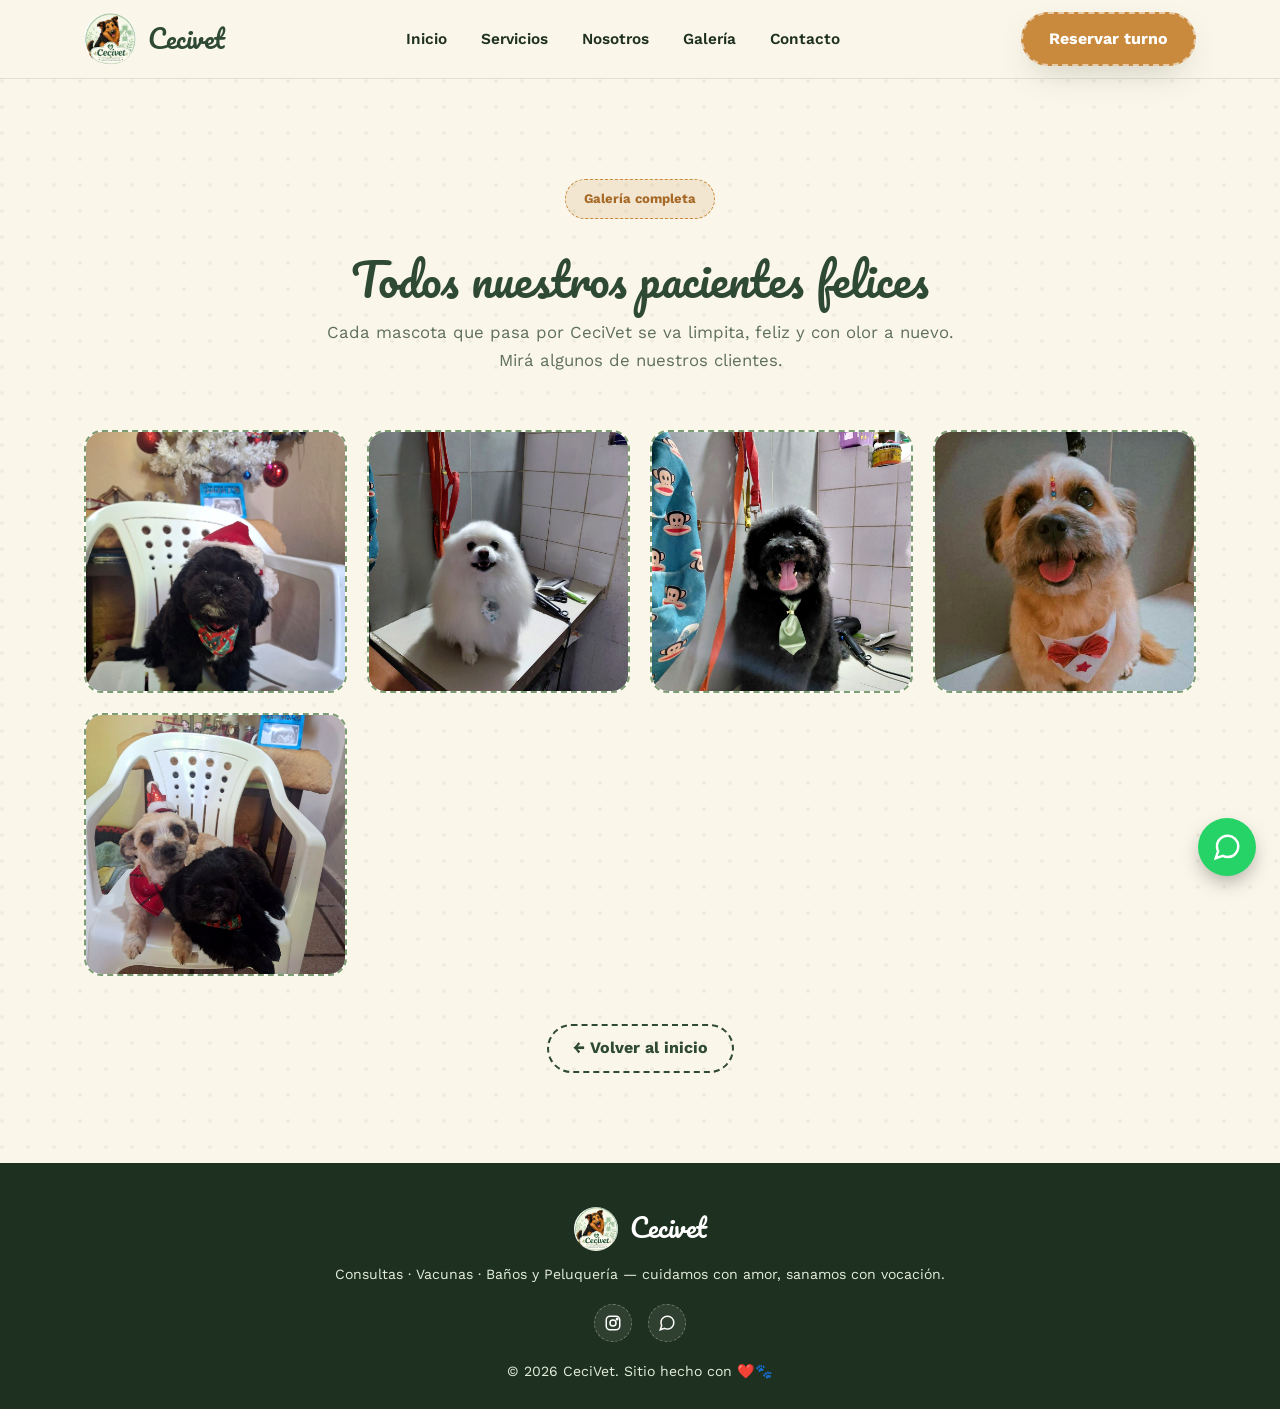
==== galeria.html @ e1c36454 "Agregue cosas nuevas" ====
<!DOCTYPE html>
<html lang="es">
<head>
<meta charset="UTF-8">
<meta name="viewport" content="width=device-width, initial-scale=1.0">
<title>Galería · CeciVet</title>
<meta name="description" content="Mirá a todos nuestros pacientes felices después de su baño y peluquería en CeciVet.">
<link rel="icon" href="assets/logo.png">
<link rel="preconnect" href="https://fonts.googleapis.com">
<link rel="preconnect" href="https://fonts.gstatic.com" crossorigin>
<link href="https://fonts.googleapis.com/css2?family=Pacifico&family=Work+Sans:ital,wght@0,400;0,500;0,600;0,700;0,800;1,400&display=swap" rel="stylesheet">
<link rel="stylesheet" href="css/style.css">
</head>
<body>

  <input type="checkbox" id="menu-toggle" class="menu-checkbox">

  <header>
    <nav>
      <a href="index.html" class="marca">
        <img src="assets/logo.png" alt="Logo CeciVet">
        <span class="marca-texto">Cecivet</span>
      </a>
      <ul class="menu" id="menu">
        <li><a href="index.html#inicio">Inicio</a></li>
        <li><a href="index.html#servicios">Servicios</a></li>
        <li><a href="index.html#nosotros">Nosotros</a></li>
        <li><a href="galeria.html">Galería</a></li>
        <li><a href="index.html#contacto">Contacto</a></li>
      </ul>
      <a href="index.html#contacto" class="cta">Reservar turno</a>
      <label for="menu-toggle" class="menu-btn" aria-label="Abrir menú">☰</label>
    </nav>
  </header>

  <section class="servicios textura-huellas" id="galeria-completa">
    <div class="contenedor">
      <div class="titulo-seccion">
        <span class="eyebrow">Galería completa</span>
        <h2>Todos nuestros pacientes felices</h2>
        <p>Cada mascota que pasa por CeciVet se va limpita, feliz y con olor a nuevo. Mirá algunos de nuestros clientes.</p>
      </div>

      <div class="grilla-galeria">
        <div class="foto-item aparecer"><img src="assets/galeria/perrito-navideno.jpg" alt="Perrito negro con gorro navideño en CeciVet" loading="lazy"></div>
        <div class="foto-item aparecer"><img src="assets/galeria/pomerania-mesa.jpg" alt="Pomerania recién bañado en la mesa de peluquería" loading="lazy"></div>
        <div class="foto-item aparecer"><img src="assets/galeria/perrito-corbata.jpg" alt="Perrito con corbata verde después de su baño" loading="lazy"></div>
        <div class="foto-item aparecer"><img src="assets/galeria/perrito-moño-rojo.jpg" alt="Perrito feliz con moño rojo" loading="lazy"></div>
        <div class="foto-item aparecer"><img src="assets/galeria/duo-navideno.jpg" alt="Dos perritos juntos con temática navideña" loading="lazy"></div>
      </div>

      <div style="text-align:center; margin-top:48px;">
        <a href="index.html" class="cta-outline">← Volver al inicio</a>
      </div>
    </div>
  </section>

  <footer>
    <div class="marca">
      <img src="assets/logo.png" alt="Logo CeciVet">
      <span class="marca-texto">Cecivet</span>
    </div>
    <p>Consultas · Vacunas · Baños y Peluquería — cuidamos con amor, sanamos con vocación.</p>
    <div class="redes">
      <a href="https://instagram.com/cecivetpy" target="_blank" aria-label="Instagram"><svg viewBox="0 0 24 24" fill="none" stroke="white" stroke-width="2"><rect x="3" y="3" width="18" height="18" rx="5"/><circle cx="12" cy="12" r="4"/><circle cx="17.5" cy="6.5" r="1"/></svg></a>
      <a href="https://wa.me/595971111958" target="_blank" aria-label="WhatsApp"><svg viewBox="0 0 24 24" fill="none" stroke="white" stroke-width="2"><path d="M21 11.5a8.38 8.38 0 01-.9 3.8 8.5 8.5 0 01-7.6 4.7 8.38 8.38 0 01-3.8-.9L3 21l1.9-5.7a8.38 8.38 0 01-.9-3.8 8.5 8.5 0 014.7-7.6 8.38 8.38 0 013.8-.9h.5a8.48 8.48 0 018 8v.5z"/></svg></a>
    </div>
    <p>© 2026 CeciVet. Sitio hecho con ❤️🐾</p>
  </footer>

  <a href="https://wa.me/595971111958" target="_blank" class="whatsapp-flotante" aria-label="Escribinos por WhatsApp">
    <svg viewBox="0 0 24 24" fill="none" stroke="white" stroke-width="2"><path d="M21 11.5a8.38 8.38 0 01-.9 3.8 8.5 8.5 0 01-7.6 4.7 8.38 8.38 0 01-3.8-.9L3 21l1.9-5.7a8.38 8.38 0 01-.9-3.8 8.5 8.5 0 014.7-7.6 8.38 8.38 0 013.8-.9h.5a8.48 8.48 0 018 8v.5z"/></svg>
  </a>
  <div class="lightbox" id="lightbox">
    <button class="lightbox-cerrar" id="lightboxCerrar" aria-label="Cerrar">✕</button>
    <img src="" alt="" id="lightboxImg">
  </div>
  <script src="js/script.js"></script>
</body>
</html>
---- css/style.css ----
/* ===========================================================
   CeciVet — style.css
   Paleta y tipografía sacadas directo del logo oficial:
   verde salvia + crema + verde bosque + caramelo (del pelaje).
   El motivo que se repite en todo el sitio: la insignia circular
   punteada y la "placa" con borde cosido, igual que el logo.
   =========================================================== */

:root{
  --salvia:        #7C9D74;  /* verde del aro del logo */
  --salvia-suave:  #E4EEDD;  /* verde clarito, fondos */
  --bosque:        #2F4A34;  /* verde oscuro del texto del logo */
  --bosque-tinta:  #1E301F;
  --crema:         #FBF6EA;  /* fondo cálido general */
  --crema-placa:   #FFFDF6;  /* crema de la "placa" del nombre */
  --caramelo:      #C98A3E;  /* del pelaje del perro, acento cálido */
  --caramelo-osc:  #A66A28;
  --texto:         #2B372A;
  --texto-suave:   #5E6F5B;
  --radio:         26px;
  --sombra: 0 14px 34px -12px rgba(47, 74, 52, 0.28);
  --borde-placa: 2.5px dashed var(--salvia);
}

*{ box-sizing:border-box; margin:0; padding:0; }
html{ scroll-behavior:smooth; }

body{
  font-family:'Work Sans', sans-serif;
  background: var(--crema);
  color: var(--texto);
  line-height:1.65;
  overflow-x:hidden;
}

h1,h2,h3,.marca-texto{ font-family:'Pacifico', cursive; color:var(--bosque); line-height:1.2; font-weight:400; }
.eyebrow, .etiqueta{ font-family:'Work Sans', sans-serif; }

a{ text-decoration:none; color:inherit; }
img,svg{ display:block; max-width:100%; }

@media (prefers-reduced-motion: reduce){
  *{ animation:none !important; transition:none !important; scroll-behavior:auto !important; }
}

.contenedor{ max-width:1160px; margin:0 auto; padding:0 24px; }

/* Textura de huellitas de fondo — el "papel de la marca" */
.textura-huellas{
  background-image: radial-gradient(circle at 2px 2px, rgba(47,74,52,0.06) 1.6px, transparent 0);
  background-size: 26px 26px;
}

/* ===========================================================
   NAVBAR
   =========================================================== */
header{
  position:sticky; top:0; z-index:100;
  background: rgba(251,246,234,0.92);
  backdrop-filter: blur(8px);
  border-bottom: 1px solid rgba(47,74,52,0.12);
}
nav{
  max-width:1160px; margin:0 auto;
  display:flex; align-items:center; justify-content:space-between;
  padding: 12px 24px;
}
.marca{ display:flex; align-items:center; gap:12px; }
.marca img{ width:52px; height:52px; border-radius:50%; }
.marca-texto{ font-size:1.6rem; }

.menu{
  display:flex; gap:30px; list-style:none;
  font-weight:600; font-size:0.96rem; color:var(--bosque-tinta);
}
.menu a{ position:relative; padding:4px 2px; }
.menu a::after{
  content:""; position:absolute; left:0; bottom:-3px;
  width:0%; height:3px; background:var(--caramelo);
  border-radius:3px; transition:width .25s ease;
}
.menu a:hover::after, .menu a:focus-visible::after{ width:100%; }
.menu a:focus-visible, .cta:focus-visible, .cta-outline:focus-visible{
  outline:3px solid var(--caramelo); outline-offset:3px; border-radius:6px;
}
.menu a{
  transition: color .2s ease, transform .2s ease;
}
.menu a:hover, .menu a:focus-visible{
  color: var(--caramelo);
  transform: translateY(-2px);
}

/* Botón "sello": borde punteado, como la placa del logo */
.cta{
  background: var(--caramelo);
  color: white;
  padding: 12px 26px;
  border-radius: 999px;
  font-weight:700;
  box-shadow: var(--sombra);
  transition: transform .2s ease, background .2s ease;
  display:inline-block;
  border: 2.5px dashed rgba(255,255,255,0.55);
}
.cta:hover{ background: var(--caramelo-osc); transform: translateY(-2px); }

.cta-outline{
  border: 2.5px dashed var(--bosque);
  color: var(--bosque);
  padding: 9px 24px;
  border-radius: 999px;
  font-weight:700;
  display:inline-block;
  transition: background .2s ease, color .2s ease;
}
.cta-outline:hover{ background:var(--bosque); color:white; }

/* Menú hamburguesa SOLO CSS (sin una línea de JavaScript) */
.menu-checkbox{ display:none; }
.menu-btn{
  display:none; font-size:1.7rem; color:var(--bosque);
  cursor:pointer; line-height:1;
}

/* ===========================================================
   HERO
   =========================================================== */
.hero{
  position:relative;
  padding: 90px 24px 40px;
  background:
    radial-gradient(circle at 85% 15%, var(--salvia-suave) 0%, transparent 55%),
    var(--crema);
}
.hero-grid{
  max-width:1160px; margin:0 auto;
  display:grid; grid-template-columns: 1.05fr 0.95fr;
  gap:56px; align-items:center;
}
.eyebrow{
  display:inline-flex; align-items:center; gap:8px;
  background: var(--salvia-suave); color: var(--bosque);
  font-weight:700; font-size:0.82rem;
  padding: 8px 18px; border-radius:999px; margin-bottom:22px;
  border: 1.5px dashed var(--salvia);
}
.hero h1{
  font-size: clamp(2.6rem, 5.2vw, 4rem);
  margin-bottom:20px;
}
.hero h1 .resalto{ color: var(--caramelo); }
.hero p{
  font-family:'Work Sans', sans-serif;
  font-size:1.12rem; color: var(--texto-suave);
  max-width:48ch; margin-bottom:32px;
}
.hero-botones{ display:flex; gap:16px; flex-wrap:wrap; }

/* Insignia circular con el logo real + aro punteado girando —
   elemento firma tomado directo del isotipo de la marca */
.hero-insignia{
  position:relative;
  aspect-ratio:1/1;
  display:flex; align-items:center; justify-content:center;
}
.aro-punteado{
  position:absolute; inset: 4%;
  border-radius:50%;
  border: 3px dashed var(--salvia);
  animation: girar 40s linear infinite;
}
.aro-punteado.aro-2{ inset: -3%; border-color: rgba(201,138,62,0.45); animation-duration: 60s; animation-direction: reverse; }
@keyframes girar{ to{ transform: rotate(360deg); } }

.logo-hero{
  width: 74%;
  border-radius:50%;
  box-shadow: var(--sombra);
  position:relative;
  z-index:2;
}

.hoja-flot{ position:absolute; opacity:.8; }
.hoja-flot svg{ width:34px; }
.hoja-flot.h1{ top:2%; left:0%; }
.hoja-flot.h2{ bottom:6%; right:2%; transform:rotate(140deg); }

/* Franja de confianza */
.franja{
  border-top: 1.5px dashed rgba(47,74,52,0.25);
  border-bottom: 1.5px dashed rgba(47,74,52,0.25);
  padding: 26px 24px;
  margin-top: 50px;
}
.franja-grid{
  max-width:1160px; margin:0 auto;
  display:flex; justify-content:space-between; flex-wrap:wrap; gap:20px;
}
.franja-item{ display:flex; align-items:center; gap:10px; font-weight:700; color:var(--bosque); font-size:.95rem; }
.franja-item svg{ width:22px; height:22px; }

/* ===========================================================
   SERVICIOS
   =========================================================== */
.servicios{ padding: 100px 24px 90px; }
.titulo-seccion{ text-align:center; max-width:640px; margin:0 auto 56px; }
.titulo-seccion .eyebrow{ background: rgba(201,138,62,0.15); color: var(--caramelo-osc); border-color: var(--caramelo); }
.titulo-seccion h2{ font-size: clamp(2rem, 4.2vw, 2.8rem); margin: 12px 0 12px; }
.titulo-seccion p{ color: var(--texto-suave); font-size:1.05rem; }

.tarjetas{ display:grid; grid-template-columns: repeat(3,1fr); gap:28px; }

/* Tarjeta tipo "placa": borde punteado + esquina de hoja, como el sello del logo */
.placa{
  background: var(--crema-placa);
  border-radius: var(--radio);
  border: var(--borde-placa);
  padding: 38px 30px;
  position:relative;
  transition: transform .25s ease, box-shadow .25s ease;
}
.placa{
  transition: transform .35s ease, box-shadow .35s ease, opacity .35s ease;
}

/* Cuando el mouse está sobre EL GRUPO de tarjetas... */
.tarjetas:hover .placa{
  opacity: 0.95;
  transform: scale(0.95);
}

/* ...pero la tarjeta puntual que está tocando el mouse se destaca */
.tarjetas:hover .placa:hover{
  opacity: 1;
  transform: scale(1.06) translateY(-6px);
  box-shadow: var(--sombra);
  z-index: 5;
}
.placa.destacada{ background: var(--bosque); border-color: rgba(255,255,255,0.4); }
.placa.destacada h3, .placa.destacada p{ color: white; }
.placa.destacada p{ color: var(--salvia-suave); }

.placa .hoja-esquina{ position:absolute; top:14px; right:16px; opacity:.55; }
.placa .hoja-esquina svg{ width:26px; }

.icono{
  width:58px; height:58px;
  background: var(--salvia-suave);
  border-radius: 16px;
  display:flex; align-items:center; justify-content:center;
  margin-bottom:20px;
}
.placa.destacada .icono{ background: var(--caramelo); }
.icono svg{ width:28px; height:28px; }

.placa h3{ font-size:1.5rem; margin-bottom:10px; }
.placa p{ color: var(--texto-suave); font-size:0.98rem; }

.etiqueta-top{
  display:inline-block; background:var(--caramelo); color:white;
  font-size:0.72rem; font-weight:800; letter-spacing:.05em;
  padding:4px 12px; border-radius:999px; margin-bottom:16px;
}

/* ===========================================================
   NOSOTROS
   =========================================================== */
.nosotros{ padding: 90px 24px; background: var(--salvia-suave); }
.nosotros-grid{
  max-width:1160px; margin:0 auto;
  display:grid; grid-template-columns: 0.8fr 1.2fr;
  gap: 60px; align-items:center;
}
.foto-insignia{
  position:relative; aspect-ratio:1/1;
  display:flex; align-items:center; justify-content:center;
}
.foto-marco{
  width:82%; aspect-ratio:1/1; border-radius:50%;
  background: var(--bosque);
  display:flex; align-items:center; justify-content:center;
  box-shadow: var(--sombra); position:relative; overflow:hidden;
}
.foto-marco img{
  width:100%; height:100%;
  object-fit: cover;
  display:block;
}
.foto-marco .cinta{
  position:absolute; bottom:0; left:0; right:0;
  background: rgba(0,0,0,0.32); color:white; text-align:center;
  padding:14px; font-weight:700; font-size:.9rem;
}

.nosotros h2{ font-size: clamp(2rem, 4.2vw, 2.6rem); margin-bottom:18px; }
.nosotros p{ color: var(--texto-suave); margin-bottom:16px; font-size:1.02rem; }

.stats{ display:flex; gap:40px; margin-top:26px; flex-wrap:wrap; }
.stats div strong{ display:block; font-family:'Pacifico',cursive; font-size:2rem; color: var(--caramelo-osc); font-weight:400; }
.stats div span{ font-size:.86rem; color:var(--texto-suave); font-weight:600; }

/* ===========================================================
   GALERÍA
   =========================================================== */
.galeria{ padding:90px 24px; }
.grilla-galeria{ display:grid; grid-template-columns:repeat(4,1fr); gap:20px; }
.foto-item{
  aspect-ratio:1/1;
  border-radius: 18px;
  border: var(--borde-placa);
  background: var(--crema-placa);
  display:flex; align-items:center; justify-content:center;
  flex-direction:column; gap:8px;
  color: var(--bosque); font-weight:700; font-size:.88rem;
  transition: transform .2s ease;
  overflow: hidden;
}
.foto-item:hover{ transform: translateY(-6px) rotate(-1deg); }
.foto-item img{
  width:100%; height:100%;
  object-fit: cover;
  display:block;
}
.foto-item svg{ width:30%; opacity:.85; }
.foto-item.placeholder{ opacity:.55; }
.foto-item.destacada{ background: var(--bosque); color:white; border-color: rgba(255,255,255,0.4); }

/* ===========================================================
   CONTACTO
   =========================================================== */
.contacto{ padding:100px 24px; background: var(--bosque); color:white; position:relative; }
.contacto-grid{
  max-width:1160px; margin:0 auto;
  display:grid; grid-template-columns: 0.9fr 1.1fr; gap:56px;
}
.contacto h2{ color:white; font-size: clamp(2rem,4.2vw,2.6rem); margin-bottom:16px; }
.contacto > .contacto-grid > div:first-child p{ color: var(--salvia-suave); margin-bottom:30px; font-size:1.02rem; }

.dato{ display:flex; gap:14px; margin-bottom:20px; align-items:flex-start; }
.dato .icono-chico{
  width:42px; height:42px; background: rgba(255,255,255,0.12);
  border: 1.5px dashed rgba(255,255,255,0.4);
  border-radius:12px; display:flex; align-items:center; justify-content:center; flex-shrink:0;
}
.dato .icono-chico svg{ width:20px; height:20px; }
.dato strong{ display:block; font-size:.95rem; }
.dato span{ color: var(--salvia-suave); font-size:.9rem; }

/* La placa del formulario — misma idea que el cartel del logo */
.form-placa{
  background: var(--crema-placa);
  border-radius: var(--radio);
  border: var(--borde-placa);
  padding: 38px;
  box-shadow: var(--sombra);
}
.form-placa h3{ margin-bottom:6px; font-size:1.6rem; }
.form-placa > p{ color: var(--texto-suave); font-size:.92rem; margin-bottom:26px; font-family:'Work Sans'; }

.campo{ margin-bottom:18px; }
.campo label{ display:block; font-weight:700; font-size:.87rem; margin-bottom:6px; color:var(--bosque); }
.campo input, .campo select, .campo textarea{
  width:100%; padding:12px 14px; border-radius:12px;
  border: 2px solid rgba(47,74,52,0.18);
  font-family:inherit; font-size:.95rem; background:white; color:var(--texto);
  transition: border-color .2s ease;
}
.campo input:focus, .campo select:focus, .campo textarea:focus{ outline:none; border-color: var(--caramelo); }
.campo-fila{ display:grid; grid-template-columns:1fr 1fr; gap:16px; }

.btn-enviar{
  width:100%; background: var(--caramelo); color:white;
  padding:14px; border-radius:999px; font-weight:800; font-size:1rem;
  border: 2.5px dashed rgba(255,255,255,0.55);
  transition: background .2s ease; cursor:pointer;
}
.btn-enviar:hover{ background: var(--caramelo-osc); }
.mensaje-envio{
  margin-top: 14px;
  padding: 12px 14px;
  border-radius: 12px;
  background: var(--salvia-suave);
  color: var(--bosque);
  font-weight: 700;
  font-size: .9rem;
  text-align: center;
  display: none;
}
.mensaje-envio.visible{
  display: block;
}

/* ===========================================================
   FOOTER
   =========================================================== */
footer{ background: var(--bosque-tinta); color: var(--salvia-suave); padding:44px 24px 26px; text-align:center; font-size:.88rem; }
footer .marca{ justify-content:center; margin-bottom:12px; }
footer .marca-texto{ color:white; }
footer .marca img{ width:44px; height:44px; }
footer .redes{ display:flex; justify-content:center; gap:16px; margin:18px 0; }
footer .redes a{
  width:38px; height:38px; border-radius:50%;
  background: rgba(255,255,255,0.08); border: 1.5px dashed rgba(255,255,255,0.3);
  display:flex; align-items:center; justify-content:center;
  transition: background .2s ease;
}
footer .redes a:hover{ background: var(--caramelo); border-color: transparent; }
footer .redes svg{ width:18px; height:18px; }
/* Animación al hacer scroll: las tarjetas arrancan invisibles
   y desplazadas hacia abajo, y aparecen suavemente al entrar en pantalla */
.aparecer{
  opacity: 0;
  transform: translateY(30px);
  transition: opacity .6s ease, transform .6s ease;
}
.aparecer.visible{
  opacity: 1;
  transform: translateY(0);
}
/* Efecto "cascada": cada tarjeta aparece un poquito después que la anterior */
.tarjetas .placa:nth-child(2){ transition-delay: .12s; }
.tarjetas .placa:nth-child(3){ transition-delay: .24s; }
/* ===========================================================
   RESPONSIVE
   =========================================================== */
@media (max-width:900px){
  .hero-grid, .nosotros-grid, .contacto-grid{ grid-template-columns:1fr; }
  .nosotros .foto-insignia{ order:-1; max-width:340px; margin:0 auto; }
  .tarjetas{ grid-template-columns:1fr 1fr; }
  .grilla-galeria{ grid-template-columns: repeat(2,1fr); }
  .hero-insignia{ max-width:340px; margin:0 auto; }
}

@media (max-width:640px){
  .menu{
    position:absolute; top:100%; left:0; right:0;
    background:var(--crema); flex-direction:column;
    padding:20px 24px; gap:18px;
    display:none;
    border-bottom:1.5px dashed var(--salvia);
  }
  /* Truco CSS puro: el checkbox invisible controla si se ve el menú */
  .menu-checkbox:checked ~ .menu{ display:flex; }
  .menu-btn{ display:block; }
  .tarjetas{ grid-template-columns:1fr; }
  .grilla-galeria{ grid-template-columns: repeat(2,1fr); }
  .campo-fila{ grid-template-columns:1fr; }
  .franja-grid{ justify-content:center; text-align:center; }
  .stats{ gap:24px; }
}
/* Botón flotante de WhatsApp: siempre visible, en cualquier parte del sitio */
.whatsapp-flotante{
  position: fixed;
  bottom: 24px;
  right: 24px;
  width: 58px;
  height: 58px;
  background: #25D366; /* verde oficial de WhatsApp, para que se reconozca al toque */
  border-radius: 50%;
  display: flex;
  align-items: center;
  justify-content: center;
  box-shadow: 0 8px 20px -4px rgba(0,0,0,0.35);
  z-index: 200;
  transition: transform .2s ease;
  animation: pulso 2.5s ease-in-out infinite;
}
.whatsapp-flotante svg{ width: 30px; height: 30px; }
.whatsapp-flotante:hover{ transform: scale(1.1); }

@keyframes pulso{
  0%, 100%{ box-shadow: 0 8px 20px -4px rgba(0,0,0,0.35), 0 0 0 0 rgba(37,211,102,0.5); }
  50%{ box-shadow: 0 8px 20px -4px rgba(0,0,0,0.35), 0 0 0 10px rgba(37,211,102,0); }
}

@media (max-width: 640px){
  .whatsapp-flotante{ bottom: 16px; right: 16px; width: 52px; height: 52px; }
}
/* Esta regla es más específica que .aparecer.visible, así que gana siempre,
   permitiendo que el hover funcione incluso después de la animación de entrada */
.foto-item.aparecer.visible:hover{
  transform: translateY(-6px) rotate(-1deg);
  box-shadow: var(--sombra);
}
/* Lightbox: pantalla completa oscura con la foto ampliada */
.lightbox{
  position: fixed;
  inset: 0;
  background: rgba(30, 48, 31, 0.94);
  display: flex;
  align-items: center;
  justify-content: center;
  opacity: 0;
  pointer-events: none; /* invisible y "no clickeable" hasta que se active */
  transition: opacity .25s ease;
  z-index: 300;
  padding: 40px;
}
.lightbox.visible{
  opacity: 1;
  pointer-events: auto; /* ahora sí reacciona a clicks */
}
.lightbox img{
  max-width: 100%;
  max-height: 100%;
  border-radius: 16px;
  box-shadow: 0 20px 50px rgba(0,0,0,0.5);
}
.lightbox-cerrar{
  position: absolute;
  top: 20px;
  right: 24px;
  width: 44px;
  height: 44px;
  background: rgba(255,255,255,0.15);
  border-radius: 50%;
  color: white;
  font-size: 1.3rem;
  display: flex;
  align-items: center;
  justify-content: center;
  transition: background .2s ease;
}
.lightbox-cerrar:hover{ background: var(--caramelo); }

/* Para que se note que las fotos se pueden ampliar */
.foto-item img{ cursor: zoom-in; }
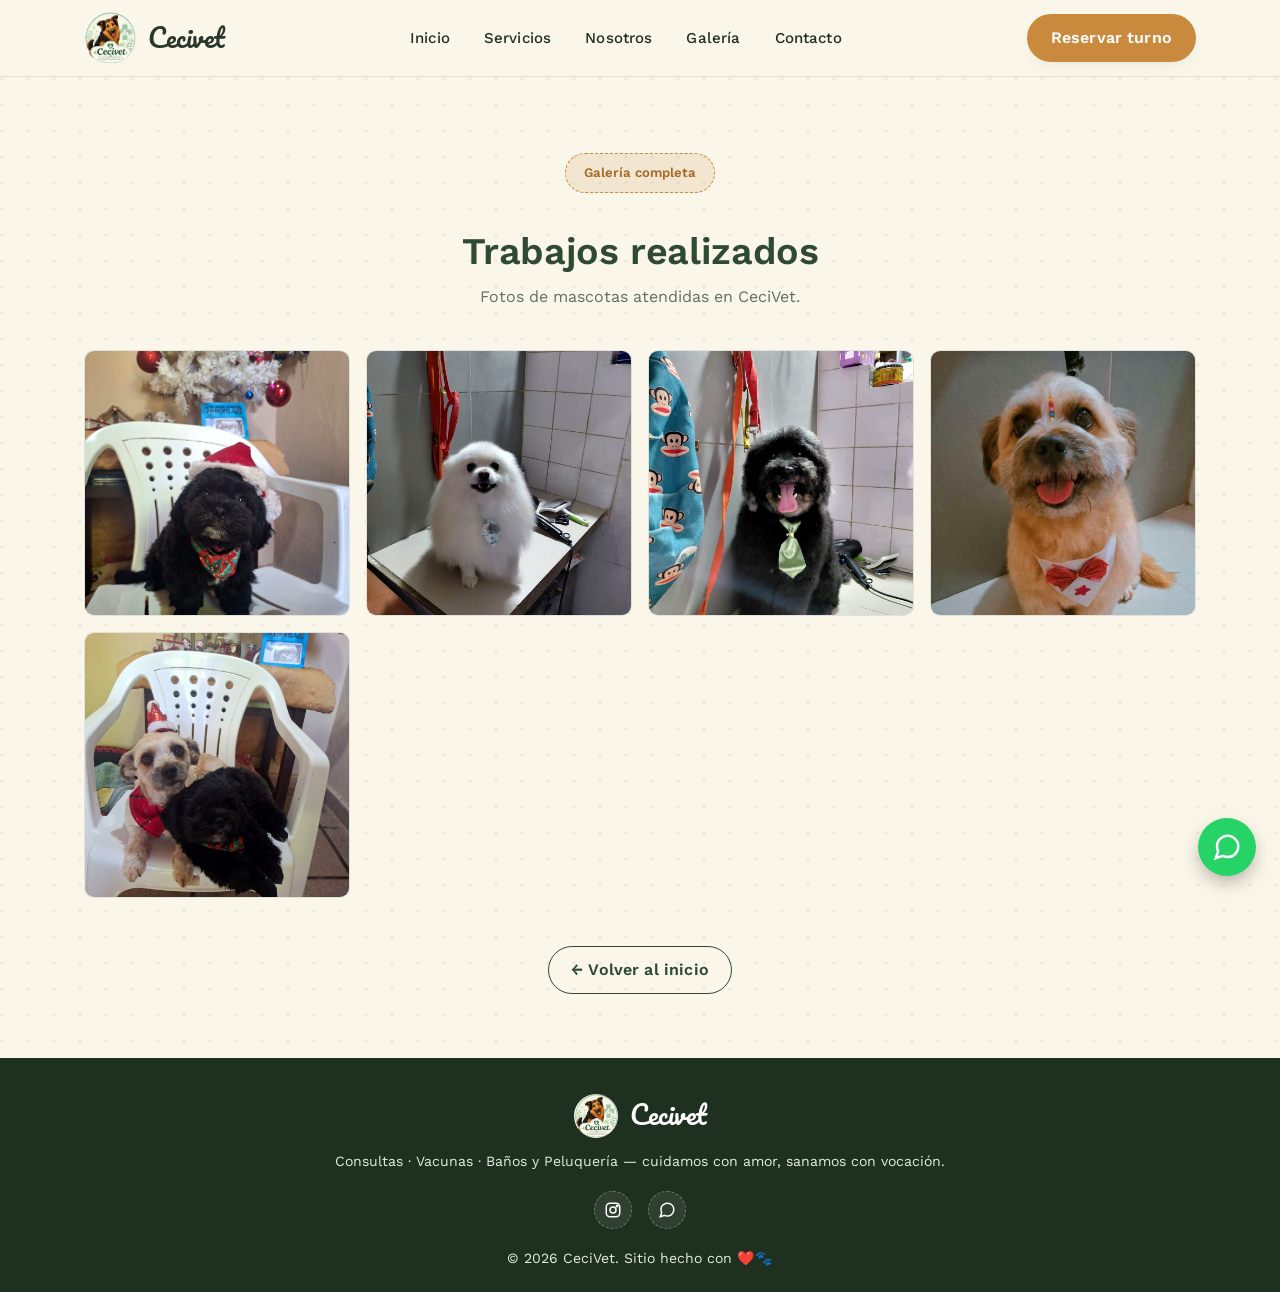
==== commit c002a8a9: "goat" ====
--- a/galeria.html
+++ b/galeria.html
@@ -4,7 +4,7 @@
 <meta charset="UTF-8">
 <meta name="viewport" content="width=device-width, initial-scale=1.0">
 <title>Galería · CeciVet</title>
-<meta name="description" content="Mirá a todos nuestros pacientes felices después de su baño y peluquería en CeciVet.">
+<meta name="description" content="Fotos de mascotas atendidas en CeciVet: baño, peluquería y más.">
 <link rel="icon" href="assets/logo.png">
 <link rel="preconnect" href="https://fonts.googleapis.com">
 <link rel="preconnect" href="https://fonts.gstatic.com" crossorigin>
@@ -37,8 +37,8 @@
     <div class="contenedor">
       <div class="titulo-seccion">
         <span class="eyebrow">Galería completa</span>
-        <h2>Todos nuestros pacientes felices</h2>
-        <p>Cada mascota que pasa por CeciVet se va limpita, feliz y con olor a nuevo. Mirá algunos de nuestros clientes.</p>
+        <h2>Trabajos realizados</h2>
+        <p>Fotos de mascotas atendidas en CeciVet.</p>
       </div>
 
       <div class="grilla-galeria">
@@ -77,4 +77,4 @@
   </div>
   <script src="js/script.js"></script>
 </body>
-</html>+</html>
--- a/css/style.css
+++ b/css/style.css
@@ -17,9 +17,12 @@
   --caramelo-osc:  #A66A28;
   --texto:         #2B372A;
   --texto-suave:   #5E6F5B;
-  --radio:         26px;
-  --sombra: 0 14px 34px -12px rgba(47, 74, 52, 0.28);
-  --borde-placa: 2.5px dashed var(--salvia);
+  --radio:         16px;  /* cards grandes: placa, form-placa */
+  --radio-chico:   10px;  /* elementos chicos: iconos, fotos de galería */
+  --sombra: 0 10px 24px -14px rgba(47, 74, 52, 0.32);       /* para el único elemento destacado (form) */
+  --sombra-suave: 0 6px 16px -8px rgba(47, 74, 52, 0.16);   /* para hovers sutiles, repetidos */
+  --borde-placa: 2.5px dashed var(--salvia);                /* reservado para: eyebrow, form, cinta */
+  --borde-sutil: 1px solid rgba(47, 74, 52, 0.14);          /* para cards repetidas: placa, foto-item */
 }
 
 *{ box-sizing:border-box; margin:0; padding:0; }
@@ -33,7 +36,20 @@
   overflow-x:hidden;
 }
 
-h1,h2,h3,.marca-texto{ font-family:'Pacifico', cursive; color:var(--bosque); line-height:1.2; font-weight:400; }
+/* Pacifico queda reservado a UN solo lugar con justificación real: el nombre
+   de marca, porque así aparece escrito en el logo físico. Todo lo demás
+   (incluido el hero y las estadísticas) usa Work Sans — una sola familia
+   tipográfica, con jerarquía real hecha por tamaño y peso, no por decoración. */
+.marca-texto{ font-family:'Pacifico', cursive; font-weight:400; }
+
+h1,h2,h3{
+  font-family:'Work Sans', sans-serif;
+  color:var(--bosque);
+}
+h1{ font-weight:700; line-height:1.2; letter-spacing:-0.02em; max-width:620px; }
+h2{ font-weight:600; line-height:1.2; letter-spacing:-0.01em; }
+h3{ font-weight:600; line-height:1.25; }
+
 .eyebrow, .etiqueta{ font-family:'Work Sans', sans-serif; }
 
 a{ text-decoration:none; color:inherit; }
@@ -71,7 +87,8 @@
 
 .menu{
   display:flex; gap:30px; list-style:none;
-  font-weight:600; font-size:0.96rem; color:var(--bosque-tinta);
+  font-weight:500; font-size:0.94rem; color:var(--bosque-tinta);
+  letter-spacing: .01em;
 }
 .menu a{ position:relative; padding:4px 2px; }
 .menu a::after{
@@ -95,24 +112,25 @@
 .cta{
   background: var(--caramelo);
   color: white;
-  padding: 12px 26px;
+  padding: 11px 24px;
   border-radius: 999px;
-  font-weight:700;
-  box-shadow: var(--sombra);
-  transition: transform .2s ease, background .2s ease;
+  font-weight:600;
+  letter-spacing: .01em;
+  box-shadow: var(--sombra-suave);
+  transition: transform .18s ease, background .18s ease, box-shadow .18s ease;
   display:inline-block;
-  border: 2.5px dashed rgba(255,255,255,0.55);
-}
-.cta:hover{ background: var(--caramelo-osc); transform: translateY(-2px); }
+}
+.cta:hover{ background: var(--caramelo-osc); transform: translateY(-1px); box-shadow: var(--sombra); }
 
 .cta-outline{
-  border: 2.5px dashed var(--bosque);
+  border: 1.5px solid var(--bosque);
   color: var(--bosque);
-  padding: 9px 24px;
+  padding: 9.5px 22px;
   border-radius: 999px;
-  font-weight:700;
+  font-weight:600;
+  letter-spacing: .01em;
   display:inline-block;
-  transition: background .2s ease, color .2s ease;
+  transition: background .18s ease, color .18s ease;
 }
 .cta-outline:hover{ background:var(--bosque); color:white; }
 
@@ -141,7 +159,7 @@
 .eyebrow{
   display:inline-flex; align-items:center; gap:8px;
   background: var(--salvia-suave); color: var(--bosque);
-  font-weight:700; font-size:0.82rem;
+  font-weight:600; font-size:0.82rem;
   padding: 8px 18px; border-radius:999px; margin-bottom:22px;
   border: 1.5px dashed var(--salvia);
 }
@@ -149,7 +167,12 @@
   font-size: clamp(2.6rem, 5.2vw, 4rem);
   margin-bottom:20px;
 }
-.hero h1 .resalto{ color: var(--caramelo); }
+.hero h1 .resalto{
+  color: var(--caramelo);
+  font-family:'Pacifico', cursive;
+  font-weight:400;
+  letter-spacing:normal;
+}
 .hero p{
   font-family:'Work Sans', sans-serif;
   font-size:1.12rem; color: var(--texto-suave);
@@ -167,11 +190,9 @@
 .aro-punteado{
   position:absolute; inset: 4%;
   border-radius:50%;
-  border: 3px dashed var(--salvia);
-  animation: girar 40s linear infinite;
-}
-.aro-punteado.aro-2{ inset: -3%; border-color: rgba(201,138,62,0.45); animation-duration: 60s; animation-direction: reverse; }
-@keyframes girar{ to{ transform: rotate(360deg); } }
+  border: 2px dashed var(--salvia);
+}
+.aro-punteado.aro-2{ inset: -3%; border-color: rgba(201,138,62,0.4); }
 
 .logo-hero{
   width: 74%;
@@ -203,33 +224,32 @@
 /* ===========================================================
    SERVICIOS
    =========================================================== */
-.servicios{ padding: 100px 24px 90px; }
-.titulo-seccion{ text-align:center; max-width:640px; margin:0 auto 56px; }
+.servicios{ padding: 76px 24px 64px; }
+.titulo-seccion{ text-align:center; max-width:600px; margin:0 auto 40px; }
 .titulo-seccion .eyebrow{ background: rgba(201,138,62,0.15); color: var(--caramelo-osc); border-color: var(--caramelo); }
-.titulo-seccion h2{ font-size: clamp(2rem, 4.2vw, 2.8rem); margin: 12px 0 12px; }
-.titulo-seccion p{ color: var(--texto-suave); font-size:1.05rem; }
-
-.tarjetas{ display:grid; grid-template-columns: repeat(3,1fr); gap:28px; }
-
-/* Tarjeta tipo "placa": borde punteado + esquina de hoja, como el sello del logo */
+.titulo-seccion h2{ font-size: clamp(1.8rem, 3.6vw, 2.35rem); margin: 14px 0 10px; }
+.titulo-seccion p{ color: var(--texto-suave); font-size:1rem; }
+
+.tarjetas{ display:grid; grid-template-columns: repeat(3,1fr); gap:24px; }
+
+/* Tarjeta "placa": ahora con borde fino y sutil (el punteado quedó
+   reservado solo para el formulario y las etiquetas, no repetido acá) */
 .placa{
   background: var(--crema-placa);
   border-radius: var(--radio);
-  border: var(--borde-placa);
-  padding: 38px 30px;
+  border: var(--borde-sutil);
+  padding: 32px 28px;
   position:relative;
-  transition: transform .25s ease, box-shadow .25s ease;
+  transition: transform .2s ease, box-shadow .2s ease;
 }
 .placa{
   transition: transform .35s ease, box-shadow .35s ease, opacity .35s ease;
 }
-
 /* Cuando el mouse está sobre EL GRUPO de tarjetas... */
 .tarjetas:hover .placa{
-  opacity: 0.95;
+  opacity: 0.90;
   transform: scale(0.95);
 }
-
 /* ...pero la tarjeta puntual que está tocando el mouse se destaca */
 .tarjetas:hover .placa:hover{
   opacity: 1;
@@ -237,40 +257,40 @@
   box-shadow: var(--sombra);
   z-index: 5;
 }
-.placa.destacada{ background: var(--bosque); border-color: rgba(255,255,255,0.4); }
+.placa.destacada{ background: var(--bosque); border-color: var(--bosque); }
 .placa.destacada h3, .placa.destacada p{ color: white; }
 .placa.destacada p{ color: var(--salvia-suave); }
 
-.placa .hoja-esquina{ position:absolute; top:14px; right:16px; opacity:.55; }
-.placa .hoja-esquina svg{ width:26px; }
+.placa .hoja-esquina{ position:absolute; top:14px; right:16px; opacity:.35; }
+.placa .hoja-esquina svg{ width:20px; }
 
 .icono{
-  width:58px; height:58px;
+  width:52px; height:52px;
   background: var(--salvia-suave);
-  border-radius: 16px;
+  border-radius: var(--radio-chico);
   display:flex; align-items:center; justify-content:center;
-  margin-bottom:20px;
+  margin-bottom:18px;
 }
 .placa.destacada .icono{ background: var(--caramelo); }
-.icono svg{ width:28px; height:28px; }
-
-.placa h3{ font-size:1.5rem; margin-bottom:10px; }
-.placa p{ color: var(--texto-suave); font-size:0.98rem; }
+.icono svg{ width:26px; height:26px; }
+
+.placa h3{ font-size:1.2rem; margin-bottom:8px; }
+.placa p{ color: var(--texto-suave); font-size:0.93rem; }
 
 .etiqueta-top{
   display:inline-block; background:var(--caramelo); color:white;
-  font-size:0.72rem; font-weight:800; letter-spacing:.05em;
-  padding:4px 12px; border-radius:999px; margin-bottom:16px;
+  font-size:0.7rem; font-weight:700; letter-spacing:.04em;
+  padding:4px 12px; border-radius:999px; margin-bottom:14px;
 }
 
 /* ===========================================================
    NOSOTROS
    =========================================================== */
-.nosotros{ padding: 90px 24px; background: var(--salvia-suave); }
+.nosotros{ padding: 72px 24px; background: var(--salvia-suave); }
 .nosotros-grid{
   max-width:1160px; margin:0 auto;
   display:grid; grid-template-columns: 0.8fr 1.2fr;
-  gap: 60px; align-items:center;
+  gap: 48px; align-items:center;
 }
 .foto-insignia{
   position:relative; aspect-ratio:1/1;
@@ -293,30 +313,30 @@
   padding:14px; font-weight:700; font-size:.9rem;
 }
 
-.nosotros h2{ font-size: clamp(2rem, 4.2vw, 2.6rem); margin-bottom:18px; }
-.nosotros p{ color: var(--texto-suave); margin-bottom:16px; font-size:1.02rem; }
+.nosotros h2{ font-size: clamp(1.8rem, 3.8vw, 2.2rem); margin-bottom:16px; }
+.nosotros p{ color: var(--texto-suave); margin-bottom:16px; font-size:1.02rem; max-width: 58ch; }
 
 .stats{ display:flex; gap:40px; margin-top:26px; flex-wrap:wrap; }
-.stats div strong{ display:block; font-family:'Pacifico',cursive; font-size:2rem; color: var(--caramelo-osc); font-weight:400; }
-.stats div span{ font-size:.86rem; color:var(--texto-suave); font-weight:600; }
+.stats div strong{ display:block; font-family:'Work Sans', sans-serif; font-size:1.35rem; font-weight:700; color: var(--caramelo-osc); }
+.stats div span{ font-size:.86rem; color:var(--texto-suave); font-weight:500; }
 
 /* ===========================================================
    GALERÍA
    =========================================================== */
-.galeria{ padding:90px 24px; }
-.grilla-galeria{ display:grid; grid-template-columns:repeat(4,1fr); gap:20px; }
+.galeria{ padding:64px 24px; }
+.grilla-galeria{ display:grid; grid-template-columns:repeat(4,1fr); gap:16px; }
 .foto-item{
   aspect-ratio:1/1;
-  border-radius: 18px;
-  border: var(--borde-placa);
+  border-radius: var(--radio-chico);
+  border: var(--borde-sutil);
   background: var(--crema-placa);
   display:flex; align-items:center; justify-content:center;
   flex-direction:column; gap:8px;
   color: var(--bosque); font-weight:700; font-size:.88rem;
-  transition: transform .2s ease;
+  transition: transform .2s ease, box-shadow .2s ease;
   overflow: hidden;
 }
-.foto-item:hover{ transform: translateY(-6px) rotate(-1deg); }
+.foto-item:hover{ transform: translateY(-4px); box-shadow: var(--sombra-suave); }
 .foto-item img{
   width:100%; height:100%;
   object-fit: cover;
@@ -329,12 +349,12 @@
 /* ===========================================================
    CONTACTO
    =========================================================== */
-.contacto{ padding:100px 24px; background: var(--bosque); color:white; position:relative; }
+.contacto{ padding:80px 24px; background: var(--bosque); color:white; position:relative; }
 .contacto-grid{
   max-width:1160px; margin:0 auto;
-  display:grid; grid-template-columns: 0.9fr 1.1fr; gap:56px;
-}
-.contacto h2{ color:white; font-size: clamp(2rem,4.2vw,2.6rem); margin-bottom:16px; }
+  display:grid; grid-template-columns: 0.9fr 1.1fr; gap:48px;
+}
+.contacto h2{ color:white; font-size: clamp(1.8rem,3.8vw,2.2rem); margin-bottom:14px; }
 .contacto > .contacto-grid > div:first-child p{ color: var(--salvia-suave); margin-bottom:30px; font-size:1.02rem; }
 
 .dato{ display:flex; gap:14px; margin-bottom:20px; align-items:flex-start; }
@@ -352,10 +372,10 @@
   background: var(--crema-placa);
   border-radius: var(--radio);
   border: var(--borde-placa);
-  padding: 38px;
+  padding: 32px;
   box-shadow: var(--sombra);
 }
-.form-placa h3{ margin-bottom:6px; font-size:1.6rem; }
+.form-placa h3{ margin-bottom:6px; font-size:1.3rem; }
 .form-placa > p{ color: var(--texto-suave); font-size:.92rem; margin-bottom:26px; font-family:'Work Sans'; }
 
 .campo{ margin-bottom:18px; }
@@ -371,9 +391,9 @@
 
 .btn-enviar{
   width:100%; background: var(--caramelo); color:white;
-  padding:14px; border-radius:999px; font-weight:800; font-size:1rem;
-  border: 2.5px dashed rgba(255,255,255,0.55);
-  transition: background .2s ease; cursor:pointer;
+  padding:13px; border-radius:999px; font-weight:600; font-size:.98rem;
+  letter-spacing:.01em;
+  transition: background .18s ease; cursor:pointer;
 }
 .btn-enviar:hover{ background: var(--caramelo-osc); }
 .mensaje-envio{
@@ -394,7 +414,7 @@
 /* ===========================================================
    FOOTER
    =========================================================== */
-footer{ background: var(--bosque-tinta); color: var(--salvia-suave); padding:44px 24px 26px; text-align:center; font-size:.88rem; }
+footer{ background: var(--bosque-tinta); color: var(--salvia-suave); padding:36px 24px 22px; text-align:center; font-size:.88rem; }
 footer .marca{ justify-content:center; margin-bottom:12px; }
 footer .marca-texto{ color:white; }
 footer .marca img{ width:44px; height:44px; }
@@ -480,8 +500,8 @@
 /* Esta regla es más específica que .aparecer.visible, así que gana siempre,
    permitiendo que el hover funcione incluso después de la animación de entrada */
 .foto-item.aparecer.visible:hover{
-  transform: translateY(-6px) rotate(-1deg);
-  box-shadow: var(--sombra);
+  transform: translateY(-4px);
+  box-shadow: var(--sombra-suave);
 }
 /* Lightbox: pantalla completa oscura con la foto ampliada */
 .lightbox{
@@ -504,7 +524,7 @@
 .lightbox img{
   max-width: 100%;
   max-height: 100%;
-  border-radius: 16px;
+  border-radius: var(--radio-chico);
   box-shadow: 0 20px 50px rgba(0,0,0,0.5);
 }
 .lightbox-cerrar{
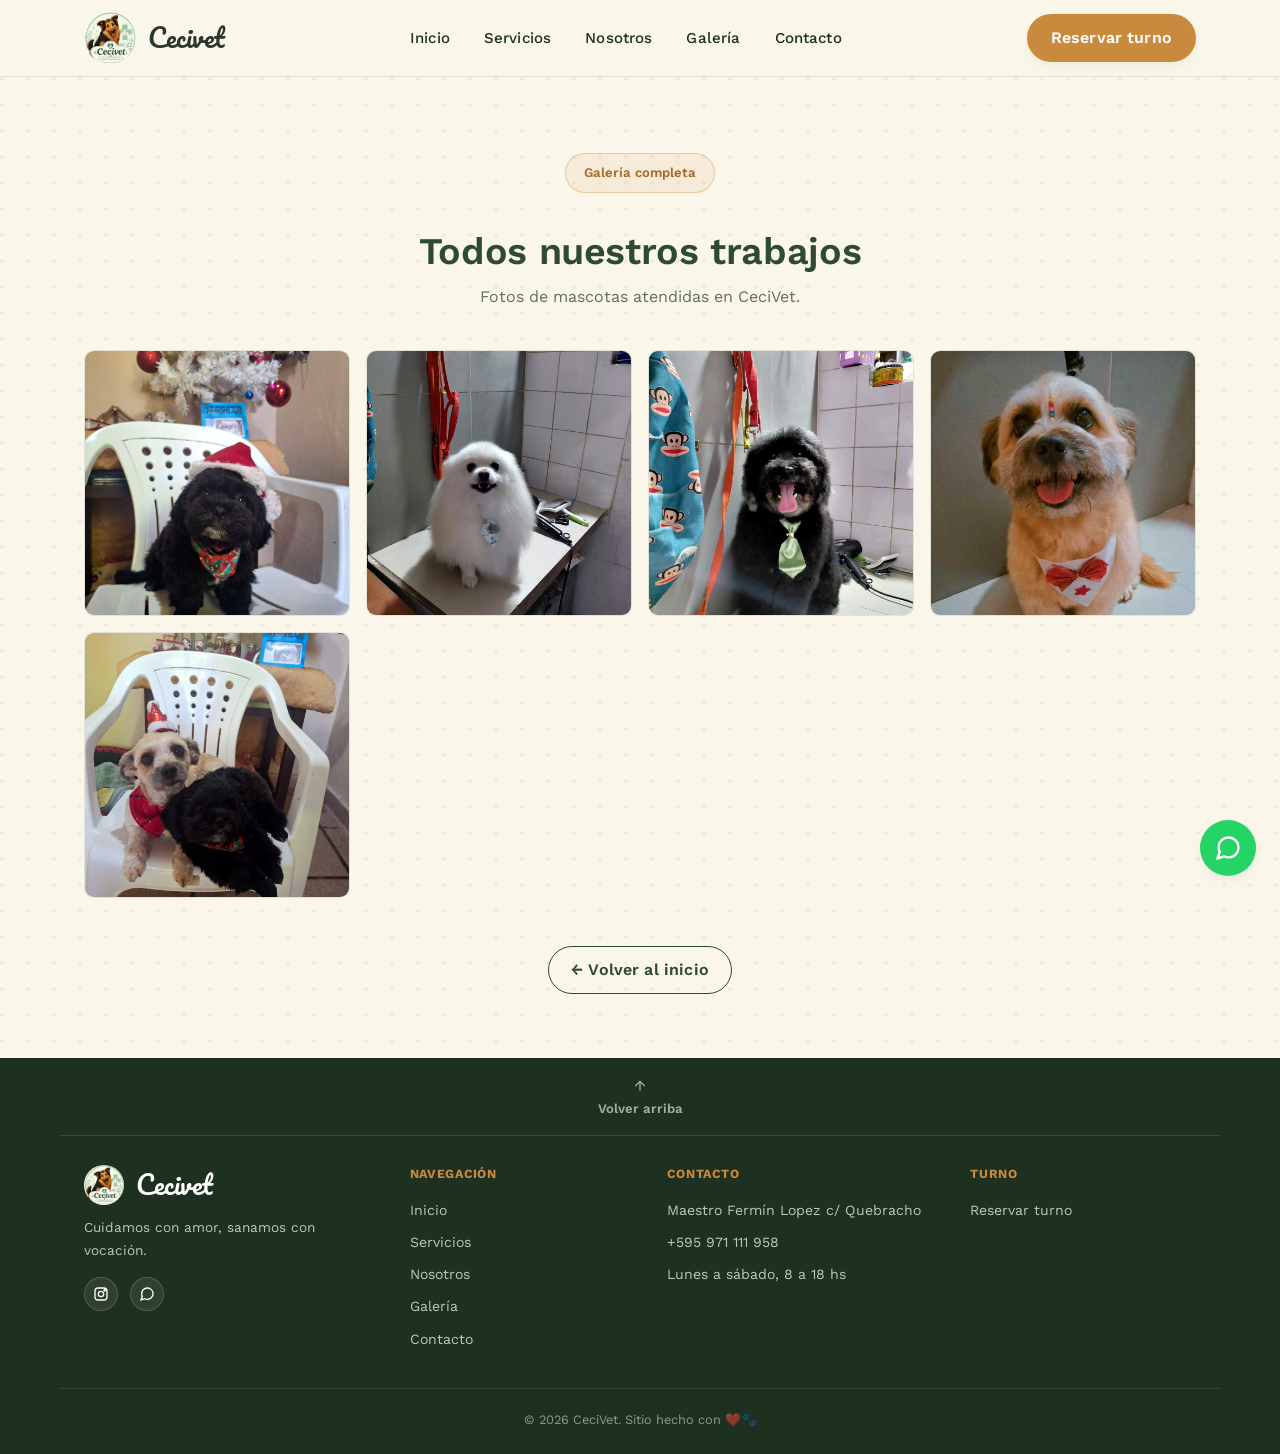
==== commit f7610bab: "goat" ====
--- a/galeria.html
+++ b/galeria.html
@@ -37,7 +37,7 @@
     <div class="contenedor">
       <div class="titulo-seccion">
         <span class="eyebrow">Galería completa</span>
-        <h2>Trabajos realizados</h2>
+        <h2>Todos nuestros trabajos</h2>
         <p>Fotos de mascotas atendidas en CeciVet.</p>
       </div>
 
@@ -56,16 +56,49 @@
   </section>
 
   <footer>
-    <div class="marca">
-      <img src="assets/logo.png" alt="Logo CeciVet">
-      <span class="marca-texto">Cecivet</span>
+    <a href="index.html#inicio" class="volver-arriba">
+      <svg viewBox="0 0 24 24" fill="none" stroke="currentColor" stroke-width="2"><path d="M12 19V5M5 12l7-7 7 7"/></svg>
+      Volver arriba
+    </a>
+
+    <div class="footer-grid">
+      <div class="footer-col">
+        <div class="marca">
+          <img src="assets/logo.png" alt="Logo CeciVet">
+          <span class="marca-texto">Cecivet</span>
+        </div>
+        <p class="tagline">Cuidamos con amor, sanamos con vocación.</p>
+        <div class="redes">
+          <a href="https://instagram.com/cecivetpy" target="_blank" aria-label="Instagram"><svg viewBox="0 0 24 24" fill="none" stroke="white" stroke-width="2"><rect x="3" y="3" width="18" height="18" rx="5"/><circle cx="12" cy="12" r="4"/><circle cx="17.5" cy="6.5" r="1"/></svg></a>
+          <a href="https://wa.me/595971111958" target="_blank" aria-label="WhatsApp"><svg viewBox="0 0 24 24" fill="none" stroke="white" stroke-width="2"><path d="M21 11.5a8.38 8.38 0 01-.9 3.8 8.5 8.5 0 01-7.6 4.7 8.38 8.38 0 01-3.8-.9L3 21l1.9-5.7a8.38 8.38 0 01-.9-3.8 8.5 8.5 0 014.7-7.6 8.38 8.38 0 013.8-.9h.5a8.48 8.48 0 018 8v.5z"/></svg></a>
+        </div>
+      </div>
+
+      <div class="footer-col">
+        <h4>Navegación</h4>
+        <a href="index.html#inicio">Inicio</a>
+        <a href="index.html#servicios">Servicios</a>
+        <a href="index.html#nosotros">Nosotros</a>
+        <a href="galeria.html">Galería</a>
+        <a href="index.html#contacto">Contacto</a>
+      </div>
+
+      <div class="footer-col">
+        <h4>Contacto</h4>
+        <p>Maestro Fermín Lopez c/ Quebracho</p>
+        <p>+595 971 111 958</p>
+        <p>Lunes a sábado, 8 a 18 hs</p>
+      </div>
+
+      <div class="footer-col">
+        <h4>Turno</h4>
+        <a href="index.html#contacto">Reservar turno</a>
+      </div>
     </div>
-    <p>Consultas · Vacunas · Baños y Peluquería — cuidamos con amor, sanamos con vocación.</p>
-    <div class="redes">
-      <a href="https://instagram.com/cecivetpy" target="_blank" aria-label="Instagram"><svg viewBox="0 0 24 24" fill="none" stroke="white" stroke-width="2"><rect x="3" y="3" width="18" height="18" rx="5"/><circle cx="12" cy="12" r="4"/><circle cx="17.5" cy="6.5" r="1"/></svg></a>
-      <a href="https://wa.me/595971111958" target="_blank" aria-label="WhatsApp"><svg viewBox="0 0 24 24" fill="none" stroke="white" stroke-width="2"><path d="M21 11.5a8.38 8.38 0 01-.9 3.8 8.5 8.5 0 01-7.6 4.7 8.38 8.38 0 01-3.8-.9L3 21l1.9-5.7a8.38 8.38 0 01-.9-3.8 8.5 8.5 0 014.7-7.6 8.38 8.38 0 013.8-.9h.5a8.48 8.48 0 018 8v.5z"/></svg></a>
+
+    <div class="footer-abajo">
+      <p>© 2026 CeciVet. Sitio hecho con ❤️🐾</p>
     </div>
-    <p>© 2026 CeciVet. Sitio hecho con ❤️🐾</p>
   </footer>
 
   <a href="https://wa.me/595971111958" target="_blank" class="whatsapp-flotante" aria-label="Escribinos por WhatsApp">
--- a/css/style.css
+++ b/css/style.css
@@ -21,7 +21,6 @@
   --radio-chico:   10px;  /* elementos chicos: iconos, fotos de galería */
   --sombra: 0 10px 24px -14px rgba(47, 74, 52, 0.32);       /* para el único elemento destacado (form) */
   --sombra-suave: 0 6px 16px -8px rgba(47, 74, 52, 0.16);   /* para hovers sutiles, repetidos */
-  --borde-placa: 2.5px dashed var(--salvia);                /* reservado para: eyebrow, form, cinta */
   --borde-sutil: 1px solid rgba(47, 74, 52, 0.14);          /* para cards repetidas: placa, foto-item */
 }
 
@@ -121,6 +120,7 @@
   display:inline-block;
 }
 .cta:hover{ background: var(--caramelo-osc); transform: translateY(-1px); box-shadow: var(--sombra); }
+.cta:active{ transform: translateY(0); box-shadow: var(--sombra-suave); }
 
 .cta-outline{
   border: 1.5px solid var(--bosque);
@@ -146,66 +146,49 @@
    =========================================================== */
 .hero{
   position:relative;
-  padding: 90px 24px 40px;
-  background:
-    radial-gradient(circle at 85% 15%, var(--salvia-suave) 0%, transparent 55%),
-    var(--crema);
-}
-.hero-grid{
-  max-width:1160px; margin:0 auto;
-  display:grid; grid-template-columns: 1.05fr 0.95fr;
-  gap:56px; align-items:center;
-}
+  min-height: 88vh;
+  display:flex;
+  align-items:flex-start;
+  padding: 80px 6vw 60px;
+  background-color: var(--bosque-tinta);
+  background-image:
+    linear-gradient(180deg, rgba(20,32,21,0.55) 0%, rgba(20,32,21,0.7) 55%, rgba(20,32,21,0.88) 100%),
+    url('../assets/hero-fondo.jpg');
+  background-repeat: no-repeat, no-repeat;
+  background-position: center, center 45%;
+  background-size: cover, cover;
+}
+.hero-contenido{ max-width:640px; }
+
 .eyebrow{
   display:inline-flex; align-items:center; gap:8px;
-  background: var(--salvia-suave); color: var(--bosque);
+  background: var(--crema-placa); color: var(--bosque);
   font-weight:600; font-size:0.82rem;
   padding: 8px 18px; border-radius:999px; margin-bottom:22px;
-  border: 1.5px dashed var(--salvia);
+  border: 1px solid rgba(47,74,52,0.16);
+}
+.eyebrow-hero{
+  background: rgba(255,255,255,0.14);
+  color: white;
+  border: 1px solid rgba(255,255,255,0.3);
+  backdrop-filter: blur(4px);
 }
 .hero h1{
-  font-size: clamp(2.6rem, 5.2vw, 4rem);
-  margin-bottom:20px;
-}
-.hero h1 .resalto{
-  color: var(--caramelo);
-  font-family:'Pacifico', cursive;
-  font-weight:400;
-  letter-spacing:normal;
+  font-size: clamp(2.4rem, 4.6vw, 3.4rem);
+  color: white;
+  margin-bottom:18px;
 }
 .hero p{
   font-family:'Work Sans', sans-serif;
-  font-size:1.12rem; color: var(--texto-suave);
+  font-size:1.1rem; color: rgba(255,255,255,0.88);
   max-width:48ch; margin-bottom:32px;
 }
 .hero-botones{ display:flex; gap:16px; flex-wrap:wrap; }
-
-/* Insignia circular con el logo real + aro punteado girando —
-   elemento firma tomado directo del isotipo de la marca */
-.hero-insignia{
-  position:relative;
-  aspect-ratio:1/1;
-  display:flex; align-items:center; justify-content:center;
-}
-.aro-punteado{
-  position:absolute; inset: 4%;
-  border-radius:50%;
-  border: 2px dashed var(--salvia);
-}
-.aro-punteado.aro-2{ inset: -3%; border-color: rgba(201,138,62,0.4); }
-
-.logo-hero{
-  width: 74%;
-  border-radius:50%;
-  box-shadow: var(--sombra);
-  position:relative;
-  z-index:2;
-}
-
-.hoja-flot{ position:absolute; opacity:.8; }
-.hoja-flot svg{ width:34px; }
-.hoja-flot.h1{ top:2%; left:0%; }
-.hoja-flot.h2{ bottom:6%; right:2%; transform:rotate(140deg); }
+.cta-outline-hero{
+  border-color: white;
+  color: white;
+}
+.cta-outline-hero:hover{ background: white; color: var(--bosque); }
 
 /* Franja de confianza */
 .franja{
@@ -218,7 +201,7 @@
   max-width:1160px; margin:0 auto;
   display:flex; justify-content:space-between; flex-wrap:wrap; gap:20px;
 }
-.franja-item{ display:flex; align-items:center; gap:10px; font-weight:700; color:var(--bosque); font-size:.95rem; }
+.franja-item{ display:flex; align-items:center; gap:10px; font-weight:600; color:var(--bosque); font-size:.95rem; }
 .franja-item svg{ width:22px; height:22px; }
 
 /* ===========================================================
@@ -226,7 +209,7 @@
    =========================================================== */
 .servicios{ padding: 76px 24px 64px; }
 .titulo-seccion{ text-align:center; max-width:600px; margin:0 auto 40px; }
-.titulo-seccion .eyebrow{ background: rgba(201,138,62,0.15); color: var(--caramelo-osc); border-color: var(--caramelo); }
+.titulo-seccion .eyebrow{ background: rgba(201,138,62,0.1); color: var(--caramelo-osc); border-color: rgba(201,138,62,0.35); }
 .titulo-seccion h2{ font-size: clamp(1.8rem, 3.6vw, 2.35rem); margin: 14px 0 10px; }
 .titulo-seccion p{ color: var(--texto-suave); font-size:1rem; }
 
@@ -247,7 +230,6 @@
 }
 /* Cuando el mouse está sobre EL GRUPO de tarjetas... */
 .tarjetas:hover .placa{
-  opacity: 0.90;
   transform: scale(0.95);
 }
 /* ...pero la tarjeta puntual que está tocando el mouse se destaca */
@@ -265,14 +247,15 @@
 .placa .hoja-esquina svg{ width:20px; }
 
 .icono{
-  width:52px; height:52px;
-  background: var(--salvia-suave);
+  width:48px; height:48px;
+  background: var(--crema-placa);
+  border: 1px solid rgba(47,74,52,0.16);
   border-radius: var(--radio-chico);
   display:flex; align-items:center; justify-content:center;
   margin-bottom:18px;
 }
-.placa.destacada .icono{ background: var(--caramelo); }
-.icono svg{ width:26px; height:26px; }
+.placa.destacada .icono{ background: rgba(255,255,255,0.12); border-color: rgba(255,255,255,0.3); }
+.icono svg{ width:24px; height:24px; }
 
 .placa h3{ font-size:1.2rem; margin-bottom:8px; }
 .placa p{ color: var(--texto-suave); font-size:0.93rem; }
@@ -286,7 +269,7 @@
 /* ===========================================================
    NOSOTROS
    =========================================================== */
-.nosotros{ padding: 72px 24px; background: var(--salvia-suave); }
+.nosotros{ padding: 72px 24px; background: var(--crema-placa); }
 .nosotros-grid{
   max-width:1160px; margin:0 auto;
   display:grid; grid-template-columns: 0.8fr 1.2fr;
@@ -346,6 +329,30 @@
 .foto-item.placeholder{ opacity:.55; }
 .foto-item.destacada{ background: var(--bosque); color:white; border-color: rgba(255,255,255,0.4); }
 
+/* Banda con foto real de fondo — usa una foto propia de la galería,
+   con un overlay oscuro para que el texto se lea bien encima */
+.cita-grande{
+  position: relative;
+  overflow: hidden;
+  padding: 84px 24px;
+  text-align:center;
+  color: white;
+}
+.cita-grande-video{
+  position:absolute; inset:0;
+  width:100%; height:100%;
+  object-fit:cover;
+  z-index:0;
+}
+.cita-grande-overlay{
+  position:absolute; inset:0;
+  background: linear-gradient(180deg, rgba(30,48,31,0.6), rgba(30,48,31,0.82));
+  z-index:1;
+}
+.cita-grande-texto{ position:relative; z-index:2; }
+.cita-grande h2{ color:white; font-size: clamp(1.8rem,3.8vw,2.3rem); margin-bottom:12px; }
+.cita-grande p{ color: rgba(255,255,255,0.85); margin-bottom:26px; font-size:1.02rem; }
+
 /* ===========================================================
    CONTACTO
    =========================================================== */
@@ -361,7 +368,7 @@
 .dato .icono-chico{
   width:42px; height:42px; background: rgba(255,255,255,0.12);
   border: 1.5px dashed rgba(255,255,255,0.4);
-  border-radius:12px; display:flex; align-items:center; justify-content:center; flex-shrink:0;
+  border-radius: var(--radio-chico); display:flex; align-items:center; justify-content:center; flex-shrink:0;
 }
 .dato .icono-chico svg{ width:20px; height:20px; }
 .dato strong{ display:block; font-size:.95rem; }
@@ -371,22 +378,26 @@
 .form-placa{
   background: var(--crema-placa);
   border-radius: var(--radio);
-  border: var(--borde-placa);
+  border: 1.5px dashed var(--salvia);
   padding: 32px;
-  box-shadow: var(--sombra);
+  box-shadow: var(--sombra-suave);
 }
 .form-placa h3{ margin-bottom:6px; font-size:1.3rem; }
 .form-placa > p{ color: var(--texto-suave); font-size:.92rem; margin-bottom:26px; font-family:'Work Sans'; }
 
 .campo{ margin-bottom:18px; }
-.campo label{ display:block; font-weight:700; font-size:.87rem; margin-bottom:6px; color:var(--bosque); }
+.campo label{ display:block; font-weight:600; font-size:.87rem; margin-bottom:6px; color:var(--bosque); }
 .campo input, .campo select, .campo textarea{
-  width:100%; padding:12px 14px; border-radius:12px;
-  border: 2px solid rgba(47,74,52,0.18);
+  width:100%; padding:12px 14px; border-radius: var(--radio-chico);
+  border: 1.5px solid rgba(47,74,52,0.2);
   font-family:inherit; font-size:.95rem; background:white; color:var(--texto);
-  transition: border-color .2s ease;
-}
-.campo input:focus, .campo select:focus, .campo textarea:focus{ outline:none; border-color: var(--caramelo); }
+  transition: border-color .2s ease, box-shadow .2s ease;
+}
+.campo input:focus, .campo select:focus, .campo textarea:focus{
+  outline:none;
+  border-color: var(--caramelo);
+  box-shadow: 0 0 0 3px rgba(201,138,62,0.15);
+}
 .campo-fila{ display:grid; grid-template-columns:1fr 1fr; gap:16px; }
 
 .btn-enviar{
@@ -396,10 +407,12 @@
   transition: background .18s ease; cursor:pointer;
 }
 .btn-enviar:hover{ background: var(--caramelo-osc); }
+.btn-enviar:active{ background: var(--caramelo-osc); }
+.btn-enviar:focus-visible{ outline: 3px solid var(--caramelo); outline-offset: 3px; }
 .mensaje-envio{
   margin-top: 14px;
   padding: 12px 14px;
-  border-radius: 12px;
+  border-radius: var(--radio-chico);
   background: var(--salvia-suave);
   color: var(--bosque);
   font-weight: 700;
@@ -414,19 +427,64 @@
 /* ===========================================================
    FOOTER
    =========================================================== */
-footer{ background: var(--bosque-tinta); color: var(--salvia-suave); padding:36px 24px 22px; text-align:center; font-size:.88rem; }
-footer .marca{ justify-content:center; margin-bottom:12px; }
+footer{ background: var(--bosque-tinta); color: rgba(255,255,255,0.75); font-size:.88rem; }
+
+.volver-arriba{
+  display:flex; flex-direction:column; align-items:center; gap:4px;
+  text-align:center; padding: 20px 24px 16px;
+  color: rgba(255,255,255,0.6); font-size:.82rem; font-weight:600;
+  transition: color .18s ease;
+}
+.volver-arriba:hover{ color: var(--caramelo); }
+.volver-arriba svg{ width:16px; height:16px; }
+
+.footer-grid{
+  max-width:1160px; margin:0 auto;
+  padding: 28px 24px 8px;
+  border-top: 1px solid rgba(255,255,255,0.12);
+  display:grid; grid-template-columns: 1.3fr 1fr 1.2fr 1fr;
+  gap: 32px;
+  text-align:left;
+}
+.footer-col h4{
+  color: var(--caramelo); font-family:'Work Sans'; font-weight:700;
+  font-size:.78rem; text-transform:uppercase; letter-spacing:.06em;
+  margin-bottom:14px;
+}
+.footer-col p, .footer-col a{ display:block; color: rgba(255,255,255,0.72); margin-bottom:9px; }
+.footer-col a:hover{ color: var(--caramelo); }
+footer .marca{ justify-content:flex-start; margin-bottom:10px; }
 footer .marca-texto{ color:white; }
-footer .marca img{ width:44px; height:44px; }
-footer .redes{ display:flex; justify-content:center; gap:16px; margin:18px 0; }
+footer .marca img{ width:40px; height:40px; }
+.footer-col .tagline{ font-size:.85rem; margin-bottom:16px; }
+
+footer .redes{ display:flex; justify-content:flex-start; gap:12px; margin:0; }
 footer .redes a{
-  width:38px; height:38px; border-radius:50%;
-  background: rgba(255,255,255,0.08); border: 1.5px dashed rgba(255,255,255,0.3);
+  width:34px; height:34px; border-radius:50%;
+  background: rgba(255,255,255,0.08); border: 1px solid rgba(255,255,255,0.16);
   display:flex; align-items:center; justify-content:center;
-  transition: background .2s ease;
+  transition: background .18s ease;
+  margin-bottom:0;
 }
 footer .redes a:hover{ background: var(--caramelo); border-color: transparent; }
-footer .redes svg{ width:18px; height:18px; }
+footer .redes svg{ width:16px; height:16px; }
+
+.footer-abajo{
+  max-width:1160px; margin:0 auto;
+  padding: 20px 24px 24px;
+  border-top: 1px solid rgba(255,255,255,0.1);
+  margin-top: 20px;
+  text-align:center;
+  font-size:.8rem;
+  color: rgba(255,255,255,0.5);
+}
+
+@media (max-width: 780px){
+  .footer-grid{ grid-template-columns: 1fr 1fr; }
+}
+@media (max-width: 480px){
+  .footer-grid{ grid-template-columns: 1fr; }
+}
 /* Animación al hacer scroll: las tarjetas arrancan invisibles
    y desplazadas hacia abajo, y aparecen suavemente al entrar en pantalla */
 .aparecer{
@@ -445,11 +503,10 @@
    RESPONSIVE
    =========================================================== */
 @media (max-width:900px){
-  .hero-grid, .nosotros-grid, .contacto-grid{ grid-template-columns:1fr; }
+  .nosotros-grid, .contacto-grid{ grid-template-columns:1fr; }
   .nosotros .foto-insignia{ order:-1; max-width:340px; margin:0 auto; }
   .tarjetas{ grid-template-columns:1fr 1fr; }
   .grilla-galeria{ grid-template-columns: repeat(2,1fr); }
-  .hero-insignia{ max-width:340px; margin:0 auto; }
 }
 
 @media (max-width:640px){
@@ -458,7 +515,7 @@
     background:var(--crema); flex-direction:column;
     padding:20px 24px; gap:18px;
     display:none;
-    border-bottom:1.5px dashed var(--salvia);
+    border-bottom:1.5px dashed rgba(201,138,62,0.4);
   }
   /* Truco CSS puro: el checkbox invisible controla si se ve el menú */
   .menu-checkbox:checked ~ .menu{ display:flex; }
@@ -469,30 +526,26 @@
   .franja-grid{ justify-content:center; text-align:center; }
   .stats{ gap:24px; }
 }
-/* Botón flotante de WhatsApp: siempre visible, en cualquier parte del sitio */
+/* Botón flotante de WhatsApp: siempre visible, en cualquier parte del sitio.
+   Sin animación continua — se queda quieto en reposo, como pide un sitio
+   profesional; solo reacciona al pasar el mouse. */
 .whatsapp-flotante{
   position: fixed;
   bottom: 24px;
   right: 24px;
-  width: 58px;
-  height: 58px;
-  background: #25D366; /* verde oficial de WhatsApp, para que se reconozca al toque */
+  width: 56px;
+  height: 56px;
+  background: #25D366;
   border-radius: 50%;
   display: flex;
   align-items: center;
   justify-content: center;
-  box-shadow: 0 8px 20px -4px rgba(0,0,0,0.35);
+  box-shadow: var(--sombra-suave);
   z-index: 200;
-  transition: transform .2s ease;
-  animation: pulso 2.5s ease-in-out infinite;
-}
-.whatsapp-flotante svg{ width: 30px; height: 30px; }
-.whatsapp-flotante:hover{ transform: scale(1.1); }
-
-@keyframes pulso{
-  0%, 100%{ box-shadow: 0 8px 20px -4px rgba(0,0,0,0.35), 0 0 0 0 rgba(37,211,102,0.5); }
-  50%{ box-shadow: 0 8px 20px -4px rgba(0,0,0,0.35), 0 0 0 10px rgba(37,211,102,0); }
-}
+  transition: transform .18s ease, box-shadow .18s ease;
+}
+.whatsapp-flotante svg{ width: 28px; height: 28px; }
+.whatsapp-flotante:hover{ transform: scale(1.05); box-shadow: var(--sombra); }
 
 @media (max-width: 640px){
   .whatsapp-flotante{ bottom: 16px; right: 16px; width: 52px; height: 52px; }
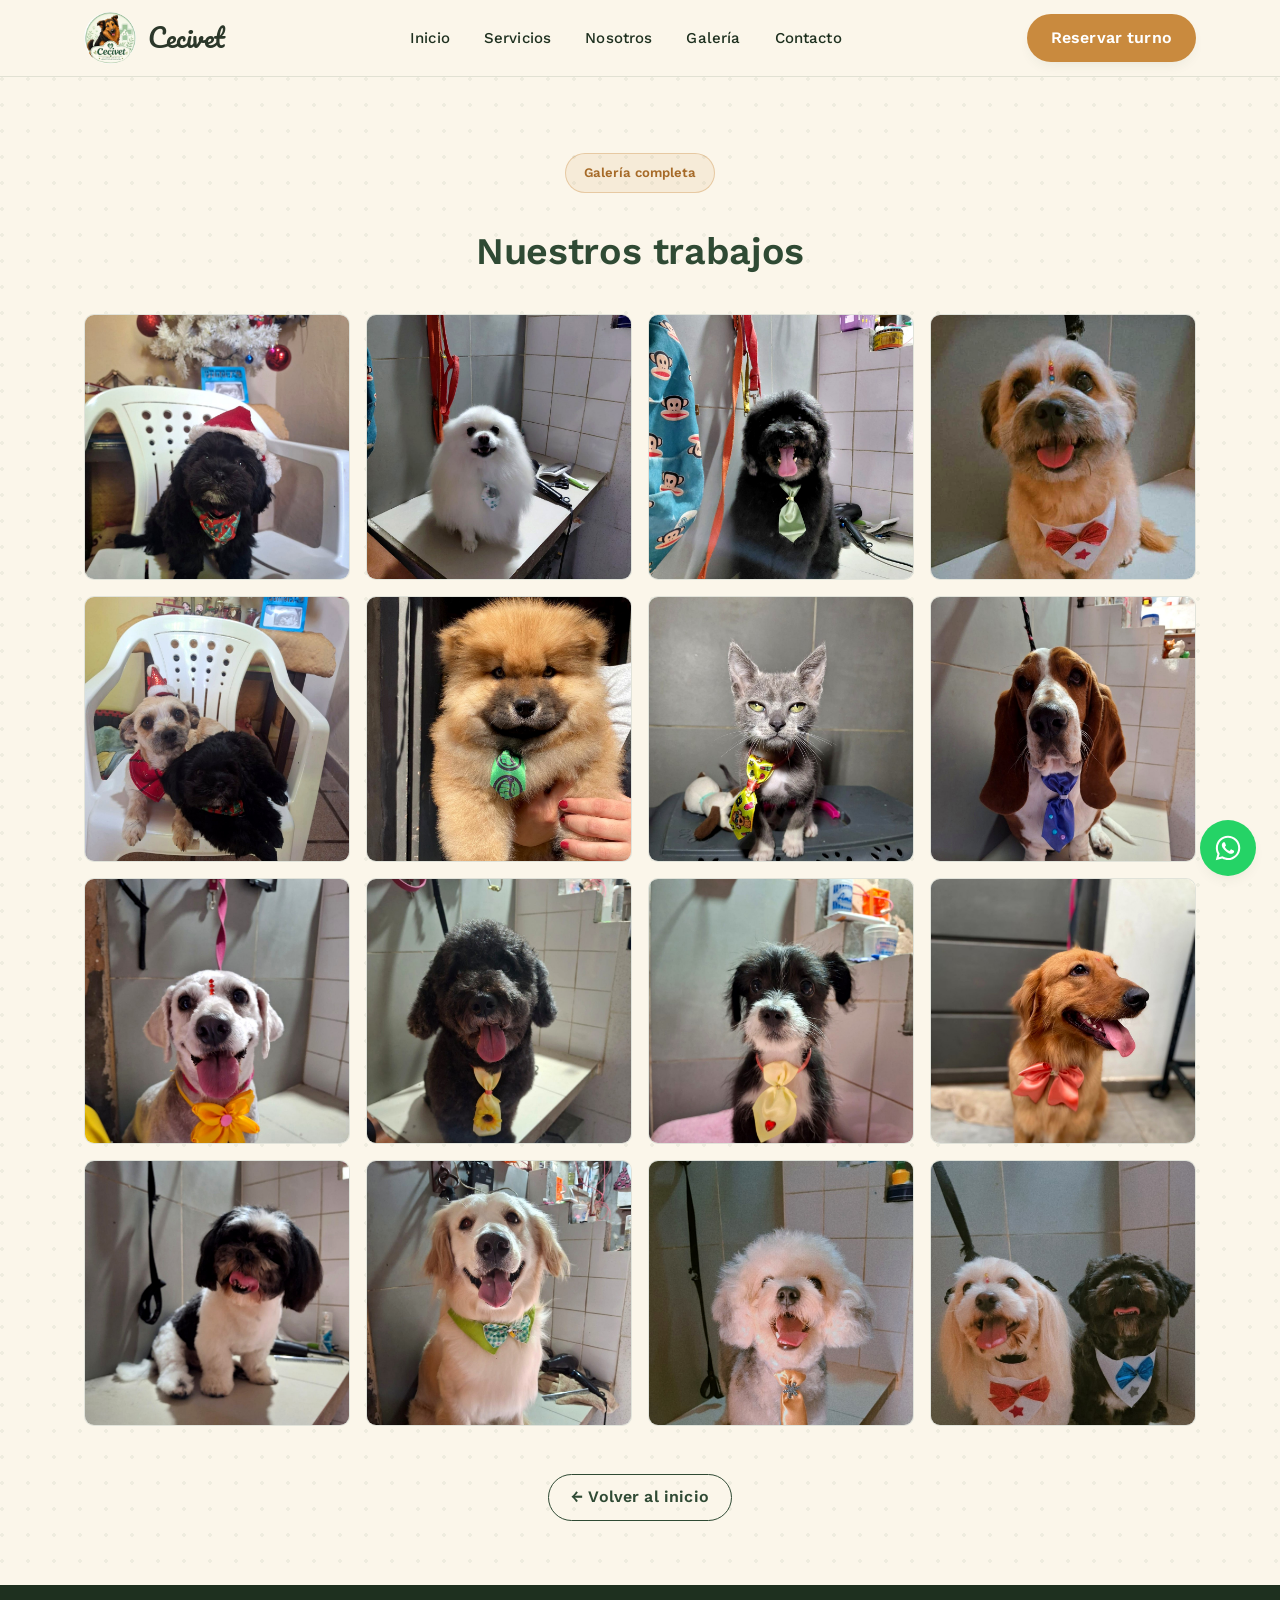
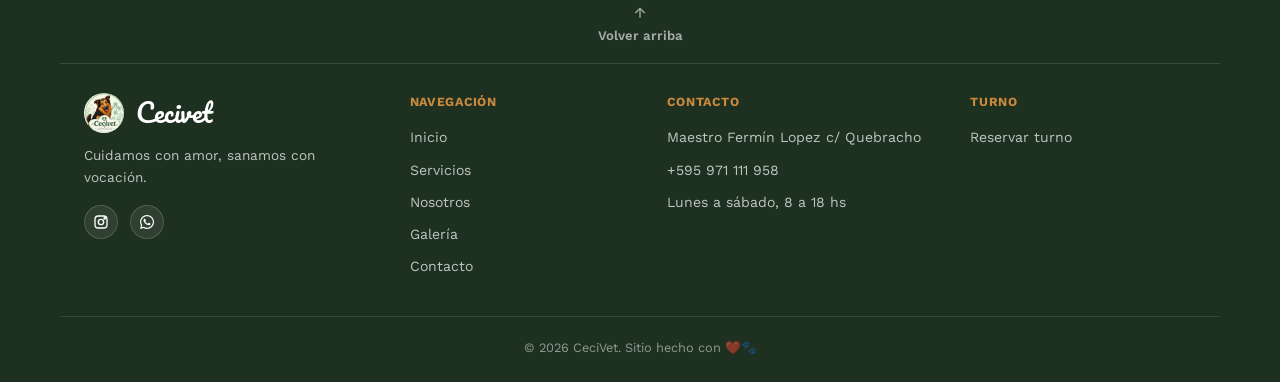
==== commit c7410ff7: "goat" ====
--- a/galeria.html
+++ b/galeria.html
@@ -37,8 +37,7 @@
     <div class="contenedor">
       <div class="titulo-seccion">
         <span class="eyebrow">Galería completa</span>
-        <h2>Todos nuestros trabajos</h2>
-        <p>Fotos de mascotas atendidas en CeciVet.</p>
+        <h2>Nuestros trabajos</h2>
       </div>
 
       <div class="grilla-galeria">
@@ -47,7 +46,19 @@
         <div class="foto-item aparecer"><img src="assets/galeria/perrito-corbata.jpg" alt="Perrito con corbata verde después de su baño" loading="lazy"></div>
         <div class="foto-item aparecer"><img src="assets/galeria/perrito-moño-rojo.jpg" alt="Perrito feliz con moño rojo" loading="lazy"></div>
         <div class="foto-item aparecer"><img src="assets/galeria/duo-navideno.jpg" alt="Dos perritos juntos con temática navideña" loading="lazy"></div>
+        <div class="foto-item aparecer"><img src="assets/galeria/chow-lazo-verde.jpg" alt="Cachorro Chow Chow con corbata verde" loading="lazy"></div>
+        <div class="foto-item aparecer"><img src="assets/galeria/gatito-lazo-amarillo.jpg" alt="Gatito gris con lazo amarillo" loading="lazy"></div>
+        <div class="foto-item aparecer"><img src="assets/galeria/basset-corbata-azul.jpg" alt="Basset Hound con corbata azul" loading="lazy"></div>
+        <div class="foto-item aparecer"><img src="assets/galeria/perrita-flor-amarilla.jpg" alt="Perrita blanca con flor amarilla" loading="lazy"></div>
+        <div class="foto-item aparecer"><img src="assets/galeria/caniche-negro-lazo.jpg" alt="Caniche negro con lazo amarillo" loading="lazy"></div>
+        <div class="foto-item aparecer"><img src="assets/galeria/cachorro-bicolor-lazo.jpg" alt="Cachorro blanco y negro con lazo amarillo" loading="lazy"></div>
+        <div class="foto-item aparecer"><img src="assets/galeria/golden-lazo-coral.jpg" alt="Golden Retriever con lazo coral" loading="lazy"></div>
+        <div class="foto-item aparecer"><img src="assets/galeria/shihtzu-blanco-negro.jpg" alt="Shih Tzu blanco y negro recién peinado" loading="lazy"></div>
+        <div class="foto-item aparecer"><img src="assets/galeria/golden-sonriente.jpg" alt="Golden Retriever sonriente con moño verde" loading="lazy"></div>
+        <div class="foto-item aparecer"><img src="assets/galeria/poodle-corbata-dorada.jpg" alt="Poodle blanco con corbata dorada" loading="lazy"></div>
+        <div class="foto-item aparecer"><img src="assets/galeria/duo-panuelos.jpg" alt="Dos perritos con pañuelos a juego" loading="lazy"></div>
       </div>
+    </div>
 
       <div style="text-align:center; margin-top:48px;">
         <a href="index.html" class="cta-outline">← Volver al inicio</a>
@@ -70,7 +81,7 @@
         <p class="tagline">Cuidamos con amor, sanamos con vocación.</p>
         <div class="redes">
           <a href="https://instagram.com/cecivetpy" target="_blank" aria-label="Instagram"><svg viewBox="0 0 24 24" fill="none" stroke="white" stroke-width="2"><rect x="3" y="3" width="18" height="18" rx="5"/><circle cx="12" cy="12" r="4"/><circle cx="17.5" cy="6.5" r="1"/></svg></a>
-          <a href="https://wa.me/595971111958" target="_blank" aria-label="WhatsApp"><svg viewBox="0 0 24 24" fill="none" stroke="white" stroke-width="2"><path d="M21 11.5a8.38 8.38 0 01-.9 3.8 8.5 8.5 0 01-7.6 4.7 8.38 8.38 0 01-3.8-.9L3 21l1.9-5.7a8.38 8.38 0 01-.9-3.8 8.5 8.5 0 014.7-7.6 8.38 8.38 0 013.8-.9h.5a8.48 8.48 0 018 8v.5z"/></svg></a>
+          <a href="https://wa.me/595971111958" target="_blank" aria-label="WhatsApp"><svg viewBox="0 0 448 512" fill="white"><path d="M380.9 97.1C339 55.1 283.2 32 223.9 32c-122.4 0-222 99.6-222 222 0 39.1 10.2 77.3 29.6 111L0 480l117.7-30.9c32.4 17.7 68.9 27 106.1 27h.1c122.3 0 224.1-99.6 224.1-222 0-59.3-25.2-115-67.1-157zm-157 341.6c-33.2 0-65.7-8.9-94-25.7l-6.7-4-69.8 18.3L72 359.2l-4.4-7c-18.5-29.4-28.2-63.3-28.2-98.2 0-101.7 82.8-184.5 184.6-184.5 49.3 0 95.6 19.2 130.4 54.1 34.8 34.9 56.2 81.2 56.1 130.5 0 101.8-84.9 184.6-186.6 184.6zm101.2-138.2c-5.5-2.8-32.8-16.2-37.9-18-5.1-1.9-8.8-2.8-12.5 2.8-3.7 5.6-14.3 18-17.6 21.8-3.2 3.7-6.5 4.2-12 1.4-32.6-16.3-54-29.1-75.5-66-5.7-9.8 5.7-9.1 16.3-30.3 1.8-3.7.9-6.9-.5-9.7-1.4-2.8-12.5-30.1-17.1-41.2-4.5-10.8-9.1-9.3-12.5-9.5-3.2-.2-6.9-.2-10.6-.2-3.7 0-9.7 1.4-14.8 6.9-5.1 5.6-19.4 19-19.4 46.3 0 27.3 19.9 53.7 22.6 57.4 2.8 3.7 39.1 59.7 94.8 83.8 35.2 15.2 49 16.5 66.6 13.9 10.7-1.6 32.8-13.4 37.4-26.4 4.6-13 4.6-24.1 3.2-26.4-1.3-2.5-5-3.9-10.5-6.6z"/></svg></a>
         </div>
       </div>
 
@@ -102,7 +113,7 @@
   </footer>
 
   <a href="https://wa.me/595971111958" target="_blank" class="whatsapp-flotante" aria-label="Escribinos por WhatsApp">
-    <svg viewBox="0 0 24 24" fill="none" stroke="white" stroke-width="2"><path d="M21 11.5a8.38 8.38 0 01-.9 3.8 8.5 8.5 0 01-7.6 4.7 8.38 8.38 0 01-3.8-.9L3 21l1.9-5.7a8.38 8.38 0 01-.9-3.8 8.5 8.5 0 014.7-7.6 8.38 8.38 0 013.8-.9h.5a8.48 8.48 0 018 8v.5z"/></svg>
+    <svg viewBox="0 0 448 512" fill="white"><path d="M380.9 97.1C339 55.1 283.2 32 223.9 32c-122.4 0-222 99.6-222 222 0 39.1 10.2 77.3 29.6 111L0 480l117.7-30.9c32.4 17.7 68.9 27 106.1 27h.1c122.3 0 224.1-99.6 224.1-222 0-59.3-25.2-115-67.1-157zm-157 341.6c-33.2 0-65.7-8.9-94-25.7l-6.7-4-69.8 18.3L72 359.2l-4.4-7c-18.5-29.4-28.2-63.3-28.2-98.2 0-101.7 82.8-184.5 184.6-184.5 49.3 0 95.6 19.2 130.4 54.1 34.8 34.9 56.2 81.2 56.1 130.5 0 101.8-84.9 184.6-186.6 184.6zm101.2-138.2c-5.5-2.8-32.8-16.2-37.9-18-5.1-1.9-8.8-2.8-12.5 2.8-3.7 5.6-14.3 18-17.6 21.8-3.2 3.7-6.5 4.2-12 1.4-32.6-16.3-54-29.1-75.5-66-5.7-9.8 5.7-9.1 16.3-30.3 1.8-3.7.9-6.9-.5-9.7-1.4-2.8-12.5-30.1-17.1-41.2-4.5-10.8-9.1-9.3-12.5-9.5-3.2-.2-6.9-.2-10.6-.2-3.7 0-9.7 1.4-14.8 6.9-5.1 5.6-19.4 19-19.4 46.3 0 27.3 19.9 53.7 22.6 57.4 2.8 3.7 39.1 59.7 94.8 83.8 35.2 15.2 49 16.5 66.6 13.9 10.7-1.6 32.8-13.4 37.4-26.4 4.6-13 4.6-24.1 3.2-26.4-1.3-2.5-5-3.9-10.5-6.6z"/></svg>
   </a>
   <div class="lightbox" id="lightbox">
     <button class="lightbox-cerrar" id="lightboxCerrar" aria-label="Cerrar">✕</button>
--- a/css/style.css
+++ b/css/style.css
@@ -598,4 +598,38 @@
 .lightbox-cerrar:hover{ background: var(--caramelo); }
 
 /* Para que se note que las fotos se pueden ampliar */
-.foto-item img{ cursor: zoom-in; }+.foto-item img{ cursor: zoom-in; }
+/* ===========================================================
+   RESEÑAS
+   =========================================================== */
+.resenas{ padding: 64px 24px; }
+.resenas-grid{
+  display:grid;
+  grid-template-columns: repeat(auto-fit, minmax(260px, 1fr));
+  gap: 24px; max-width: 1000px; margin: 0 auto;
+}
+.resena-card{
+  background: var(--crema-placa);
+  border: var(--borde-sutil);
+  border-radius: var(--radio);
+  padding: 32px 24px;
+  text-align:center;
+  transition: transform .2s ease, box-shadow .2s ease;
+}
+.resena-card:hover{ transform: translateY(-4px); box-shadow: var(--sombra-suave); }
+.resena-foto{
+  width:72px; height:72px;
+  border-radius:50%;
+  overflow:hidden;
+  margin: 0 auto 14px;
+  border: 2px solid var(--crema);
+  box-shadow: var(--sombra-suave);
+}
+.resena-foto img{ width:100%; height:100%; object-fit:cover; }
+.resena-estrellas{ color: var(--caramelo); font-size:1rem; letter-spacing:2px; margin-bottom:12px; }
+.resena-texto{ font-style:italic; color: var(--texto-suave); font-size:.95rem; margin-bottom:14px; }
+.resena-nombre{ font-weight:700; color: var(--bosque); font-size:.9rem; }
+
+@media (max-width: 780px){
+  .resenas-grid{ grid-template-columns: 1fr; }
+}
